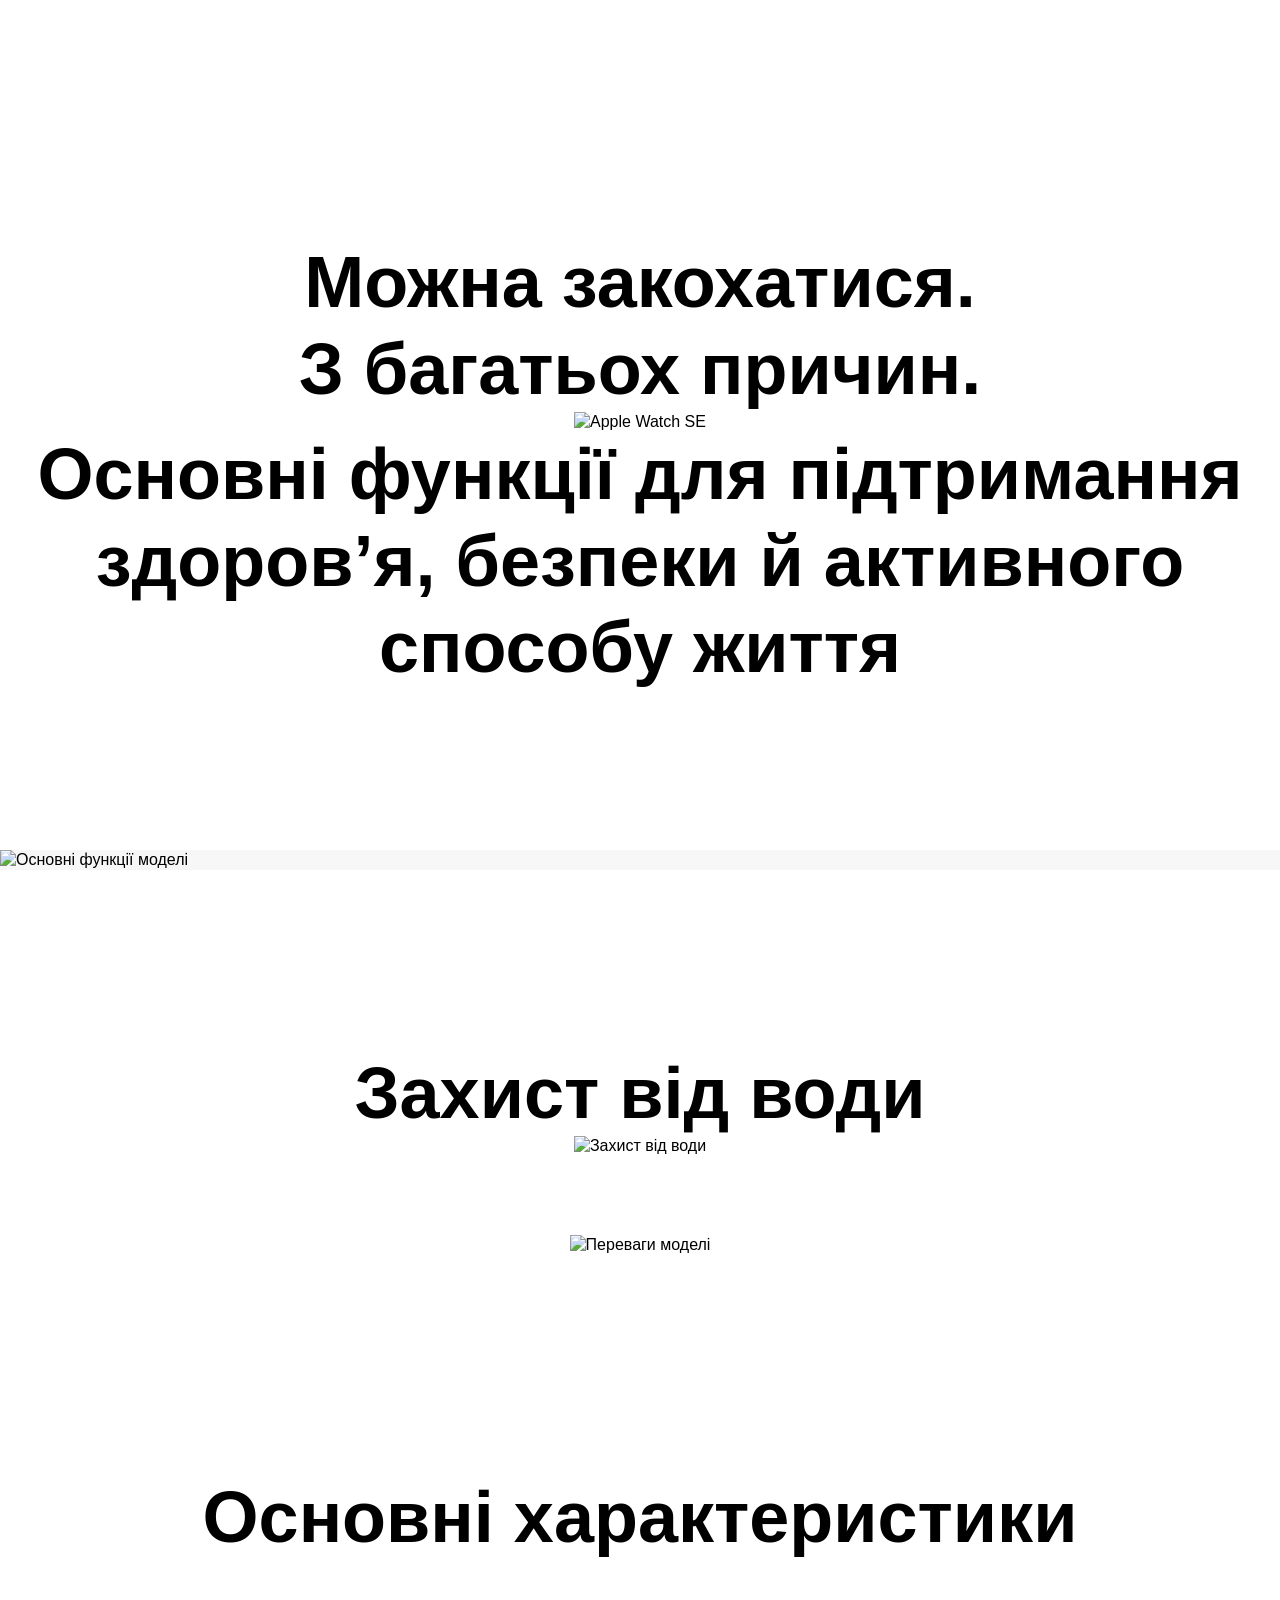
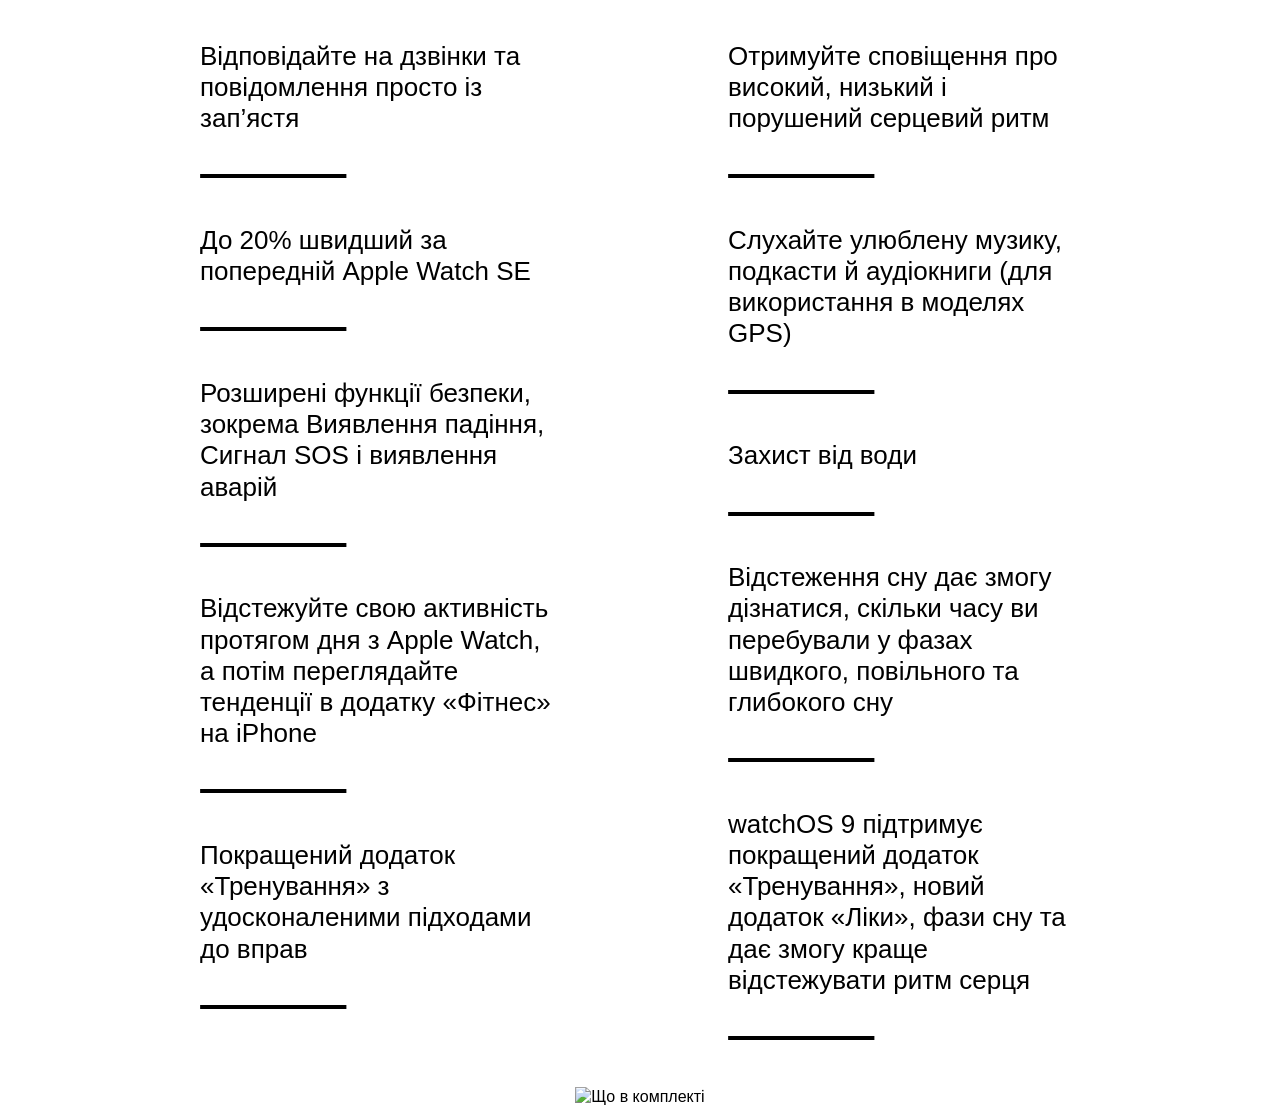
==== test-lp/index.html @ 64f3c403 "Upload LP Upload files Landing Page Apple Watch SE UA" ====
<!DOCTYPE html>
<html lang="en">
<head>
    <meta charset="UTF-8">
    <meta http-equiv="X-UA-Compatible" content="IE=edge">
    <meta name="viewport" content="width=device-width, initial-scale=1.0">
    <title>Landing Apple Watch SE UA</title>
    <link rel="stylesheet" href="css/style.css">
</head>
<body>
    <header>
        <section class="apple-watch-se">
            <div class="logo"><img src="/img/1/Apple_Watch_SE_Cellular_Logo_Black_CMYK__USEN.png" alt=""></div>
                <h2>Можна закохатися.<br>З багатьох причин.</h2>
            <img class="header-img" src="/img/1/RUKZ_WatchSE_GPS_Q422_40mm_Silver_Aluminum_White_Sport_Band_PDP_Image_Position-1.png" alt="Apple Watch SE">
        </section>
    </header>


    <main>  
        <section class="main-functions">
            <h2>Основні функції для підтримання здоров’я, безпеки й активного способу життя</h2>
            <div class="functions-img"><img src="/img/2/img-2.png" alt="Основні функції моделі"></div>
        </section>
        
        <section class="water-protection">
            <h2>Захист від води</h2>
            <img src="/img/3/RUKZ_WatchSE_GPS_Q422_40mm_Silver_Aluminum_White_Sport_Band_PDP_Image_Position-4.png" alt="Захист від води">
        </section>
        
        <section class="main-advantages"><img src="/img/4/UAUA_WatchSE_GPS_Q422_40mm_Silver_Aluminum_White_Sport_Band_PDP_Image_Position-7.png" alt="Переваги моделі"></section>
        
        <section class="main-characteristics">
            <h2>Основні характеристики</h2>
            <div class="main-characteristics__container">
                <div class="main-characteristics__column">
                    <div class="main-characteristics__item">
                        <p>Відповідайте на дзвінки та повідомлення просто із зап’ястя</p>
                        <svg 
                            xmlns="http://www.w3.org/2000/svg"
                            xmlns:xlink="http://www.w3.org/1999/xlink"
                            width="148.5px" height="6.5px">
                            <path fill-rule="evenodd"  stroke="rgb(0, 0, 0)" stroke-width="3px" stroke-linecap="butt" stroke-linejoin="miter" fill="rgb(19, 19, 19)"
                            d="M1.627,2.518 L1.627,1.615 L144.893,1.615 L144.893,2.518 L1.627,2.518 Z"/>
                        </svg>
                    </div>
                    <div class="main-characteristics__item">
                        <p>До 20% швидший за попередній Apple Watch SE</p>
                        <svg 
                            xmlns="http://www.w3.org/2000/svg"
                            xmlns:xlink="http://www.w3.org/1999/xlink"
                            width="148.5px" height="6.5px">
                            <path fill-rule="evenodd"  stroke="rgb(0, 0, 0)" stroke-width="3px" stroke-linecap="butt" stroke-linejoin="miter" fill="rgb(19, 19, 19)"
                            d="M1.627,2.518 L1.627,1.615 L144.893,1.615 L144.893,2.518 L1.627,2.518 Z"/>
                        </svg>
                    </div>
                    <div class="main-characteristics__item">
                        <p>Розширені функції безпеки, зокрема Виявлення падіння, Сигнал SOS і виявлення аварій</p>
                        <svg 
                            xmlns="http://www.w3.org/2000/svg"
                            xmlns:xlink="http://www.w3.org/1999/xlink"
                            width="148.5px" height="6.5px">
                            <path fill-rule="evenodd"  stroke="rgb(0, 0, 0)" stroke-width="3px" stroke-linecap="butt" stroke-linejoin="miter" fill="rgb(19, 19, 19)"
                            d="M1.627,2.518 L1.627,1.615 L144.893,1.615 L144.893,2.518 L1.627,2.518 Z"/>
                        </svg>
                    </div>
                    <div class="main-characteristics__item">
                        <p>Відстежуйте свою активність протягом дня з Apple Watch, а потім переглядайте тенденції в додатку «Фітнес» на iPhone</p>
                        <svg 
                            xmlns="http://www.w3.org/2000/svg"
                            xmlns:xlink="http://www.w3.org/1999/xlink"
                            width="148.5px" height="6.5px">
                            <path fill-rule="evenodd"  stroke="rgb(0, 0, 0)" stroke-width="3px" stroke-linecap="butt" stroke-linejoin="miter" fill="rgb(19, 19, 19)"
                            d="M1.627,2.518 L1.627,1.615 L144.893,1.615 L144.893,2.518 L1.627,2.518 Z"/>
                        </svg>
                    </div>
                    <div class="main-characteristics__item">
                        <p>Покращений додаток «Тренування» з удосконаленими підходами до вправ</p>
                        <svg 
                            xmlns="http://www.w3.org/2000/svg"
                            xmlns:xlink="http://www.w3.org/1999/xlink"
                            width="148.5px" height="6.5px">
                            <path fill-rule="evenodd"  stroke="rgb(0, 0, 0)" stroke-width="3px" stroke-linecap="butt" stroke-linejoin="miter" fill="rgb(19, 19, 19)"
                            d="M1.627,2.518 L1.627,1.615 L144.893,1.615 L144.893,2.518 L1.627,2.518 Z"/>
                        </svg>
                    </div>
                </div>
                <div class="main-characteristics__column">
                    <div class="main-characteristics__item">
                        <p>Отримуйте сповіщення про високий, низький і порушений серцевий ритм</p>
                        <svg 
                            xmlns="http://www.w3.org/2000/svg"
                            xmlns:xlink="http://www.w3.org/1999/xlink"
                            width="148.5px" height="6.5px">
                            <path fill-rule="evenodd"  stroke="rgb(0, 0, 0)" stroke-width="3px" stroke-linecap="butt" stroke-linejoin="miter" fill="rgb(19, 19, 19)"
                            d="M1.627,2.518 L1.627,1.615 L144.893,1.615 L144.893,2.518 L1.627,2.518 Z"/>
                        </svg>
                    </div>
                    <div class="main-characteristics__item">
                        <p>Слухайте улюблену музику, подкасти й аудіокниги (для використання в моделях GPS)</p>
                        <svg 
                            xmlns="http://www.w3.org/2000/svg"
                            xmlns:xlink="http://www.w3.org/1999/xlink"
                            width="148.5px" height="6.5px">
                            <path fill-rule="evenodd"  stroke="rgb(0, 0, 0)" stroke-width="3px" stroke-linecap="butt" stroke-linejoin="miter" fill="rgb(19, 19, 19)"
                            d="M1.627,2.518 L1.627,1.615 L144.893,1.615 L144.893,2.518 L1.627,2.518 Z"/>
                        </svg>
                    </div>
                    <div class="main-characteristics__item">
                        <p>Захист від води</p>
                        <svg 
                            xmlns="http://www.w3.org/2000/svg"
                            xmlns:xlink="http://www.w3.org/1999/xlink"
                            width="148.5px" height="6.5px">
                            <path fill-rule="evenodd"  stroke="rgb(0, 0, 0)" stroke-width="3px" stroke-linecap="butt" stroke-linejoin="miter" fill="rgb(19, 19, 19)"
                            d="M1.627,2.518 L1.627,1.615 L144.893,1.615 L144.893,2.518 L1.627,2.518 Z"/>
                        </svg>
                    </div>
                    <div class="main-characteristics__item">
                        <p>Відстеження сну дає  змогу дізнатися, скільки часу ви перебували у фазах швидкого, повільного та глибокого сну</p>
                        <svg 
                            xmlns="http://www.w3.org/2000/svg"
                            xmlns:xlink="http://www.w3.org/1999/xlink"
                            width="148.5px" height="6.5px">
                            <path fill-rule="evenodd"  stroke="rgb(0, 0, 0)" stroke-width="3px" stroke-linecap="butt" stroke-linejoin="miter" fill="rgb(19, 19, 19)"
                            d="M1.627,2.518 L1.627,1.615 L144.893,1.615 L144.893,2.518 L1.627,2.518 Z"/>
                        </svg>
                    </div>
                    <div class="main-characteristics__item">
                        <p>watchOS 9 підтримує покращений додаток «Тренування», новий додаток «Ліки», фази сну та дає змогу краще відстежувати ритм серця</p>
                        <svg 
                            xmlns="http://www.w3.org/2000/svg"
                            xmlns:xlink="http://www.w3.org/1999/xlink"
                            width="148.5px" height="6.5px">
                            <path fill-rule="evenodd"  stroke="rgb(0, 0, 0)" stroke-width="3px" stroke-linecap="butt" stroke-linejoin="miter" fill="rgb(19, 19, 19)"
                            d="M1.627,2.518 L1.627,1.615 L144.893,1.615 L144.893,2.518 L1.627,2.518 Z"/>
                        </svg>
                    </div>
                </div>
                
                
            </div>
        </section>

        <section class="complete-set"><img src="/img/UAUA_WatchSE_GPS_Q422_40mm_Silver_Aluminum_White_Sport_Band_PDP_Image_Position-8.png" alt="Що в комплекті"></section>    
    </main>
</body>
</html>
---- test-lp/css/style.css ----
@import url('https://fonts.cdnfonts.com/css/sf-pro-display');

* {
    margin: 0;
    padding: 0;
    border: 0;
    
}
*, *:before, *:after {
    box-sizing: border-box;
}
html, body {
    width: 100%;
    height: 100%;
    font-size: 100%;
    font-family: 'SF Pro Display', sans-serif;
    color: #000;
    line-height: 1.2;
}

section {
    text-align: center;
}
main section img, .apple-watch-se .header-img {
    width: 100%;
}

h2 {
    font-size: 72px;
    font-weight: 600;
}

.logo {
    text-align: center;
    margin: 130px 0 90px 0;
}

.main-functions {
    text-align: left;
}
.main-functions .functions-img {
    background-color:#f7f7f7;
}
.main-functions img {
    width: 95%;
}
.main-functions h2 {
    margin-bottom: 160px;
    text-align: center;
}

.water-protection h2 {
    margin-top: 180px;
}

.main-advantages {
    padding: 80px 0;
}

.main-characteristics h2 {
    margin: 140px 0 80px 0;
}
.main-characteristics__container {
    display: flex;
    padding: 0 200px;
    align-items: flex-start;
    justify-content: space-between;
}
.main-characteristics__column {
    text-align: left;
    width: 40%;
}
.main-characteristics__item svg {
    margin: 40px 0;
}
.main-characteristics__item p {
    font-size: 26px;
    font-weight: 400;  
}


@media screen and (max-width: 1023px) {
    h2 {
        font-size: 48px;
    }
    .logo, .main-characteristics h2 {
        margin: 70px 0 45px 0;
    }
    .water-protection h2 {
        margin-top: 90px;
    }
    .main-functions h2 {
        margin-bottom: 90px;
    }
    .main-advantages {
        padding: 40px 0;
    }
    .main-characteristics__container {
        padding: 0 100px;
    }
    .main-characteristics__item svg {
        margin: 20px 0;
    }
    .main-characteristics__item p {
        font-size: 20px;
    }
}

@media screen and (max-width: 767px) {
    h2 {
        font-size: 36px;
    }
    .logo, .main-characteristics h2 {
        margin: 35px 0 25px 0;
    }
    .water-protection h2 {
        margin-top: 45px;
    }
    .main-functions h2 {
        margin-bottom: 45px;
    }
    .main-advantages {
        padding: 20px 0;
    }
    .main-characteristics__container {
        padding: 0 50px;
        flex-wrap: wrap;
    }
    .main-characteristics__column {
        width: 100%;
    }
    .main-characteristics__item{
        text-align: center;
    }
    .main-characteristics__item p {
        font-size: 16px;
    }
    .main-characteristics__item svg {
        margin: 40px auto;
    }
}

@media screen and (max-width: 622px) {
    h2 {
        font-size: 24px;
    }
    .logo, .main-characteristics h2 {
        margin: 20px 0;
    }
    .water-protection h2 {
        margin-top: 20px;
    }
    .main-functions h2 {
        margin-bottom: 25px;
    }
    .main-advantages {
        padding: 10px 0;
    }
    .main-characteristics__container {
        padding: 0 20px;
    }
}
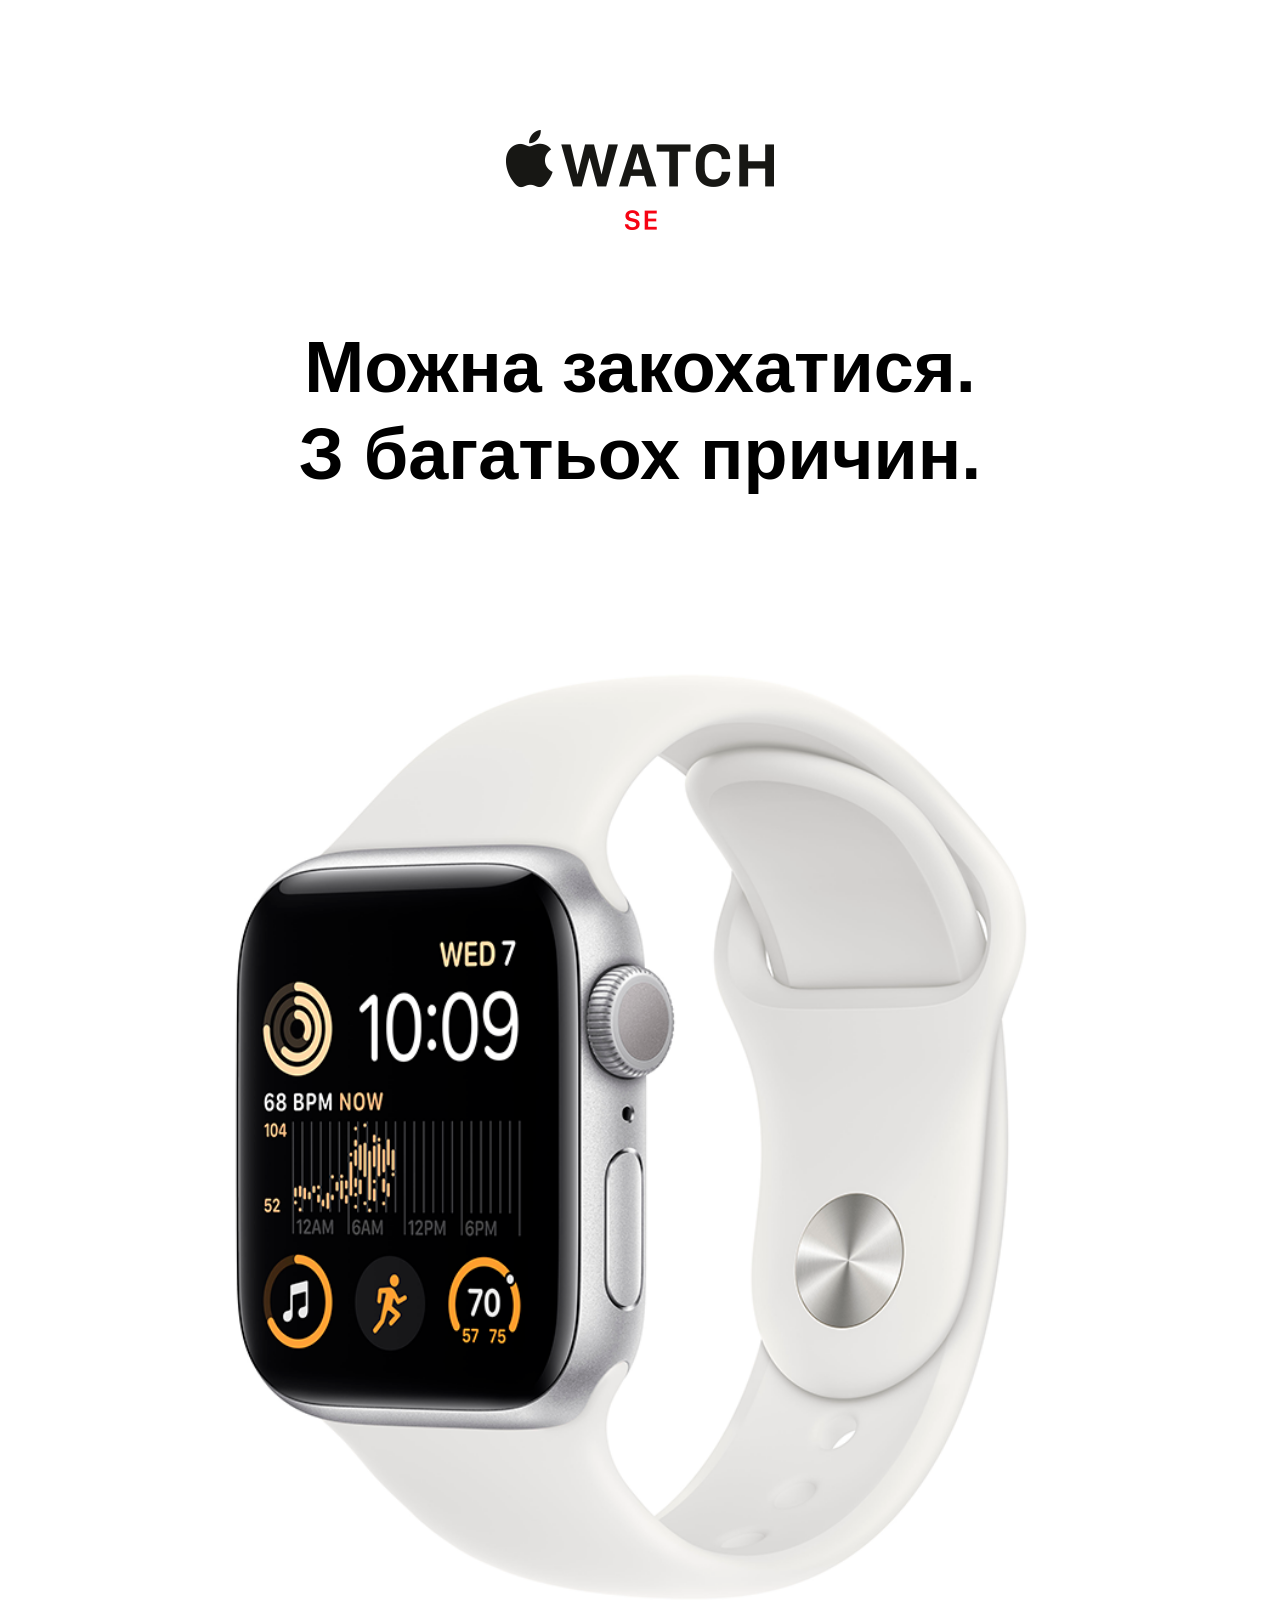
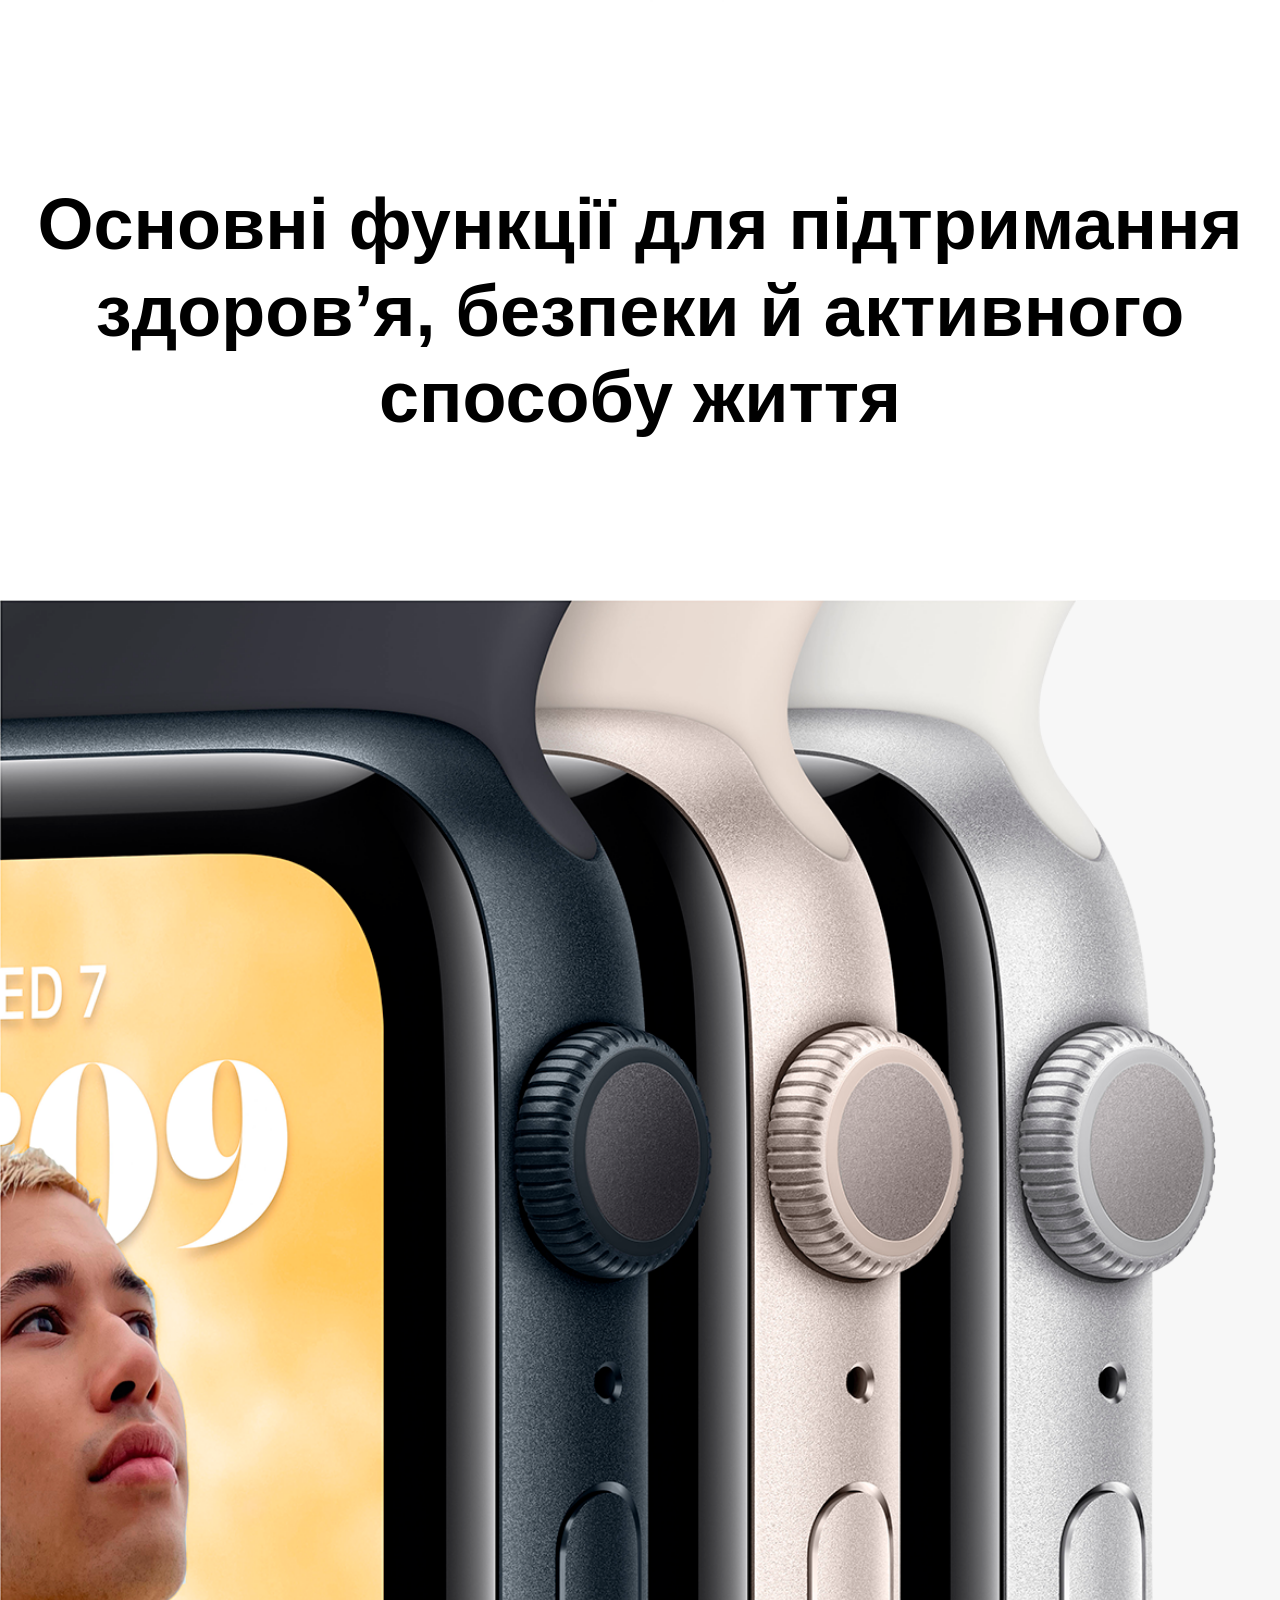
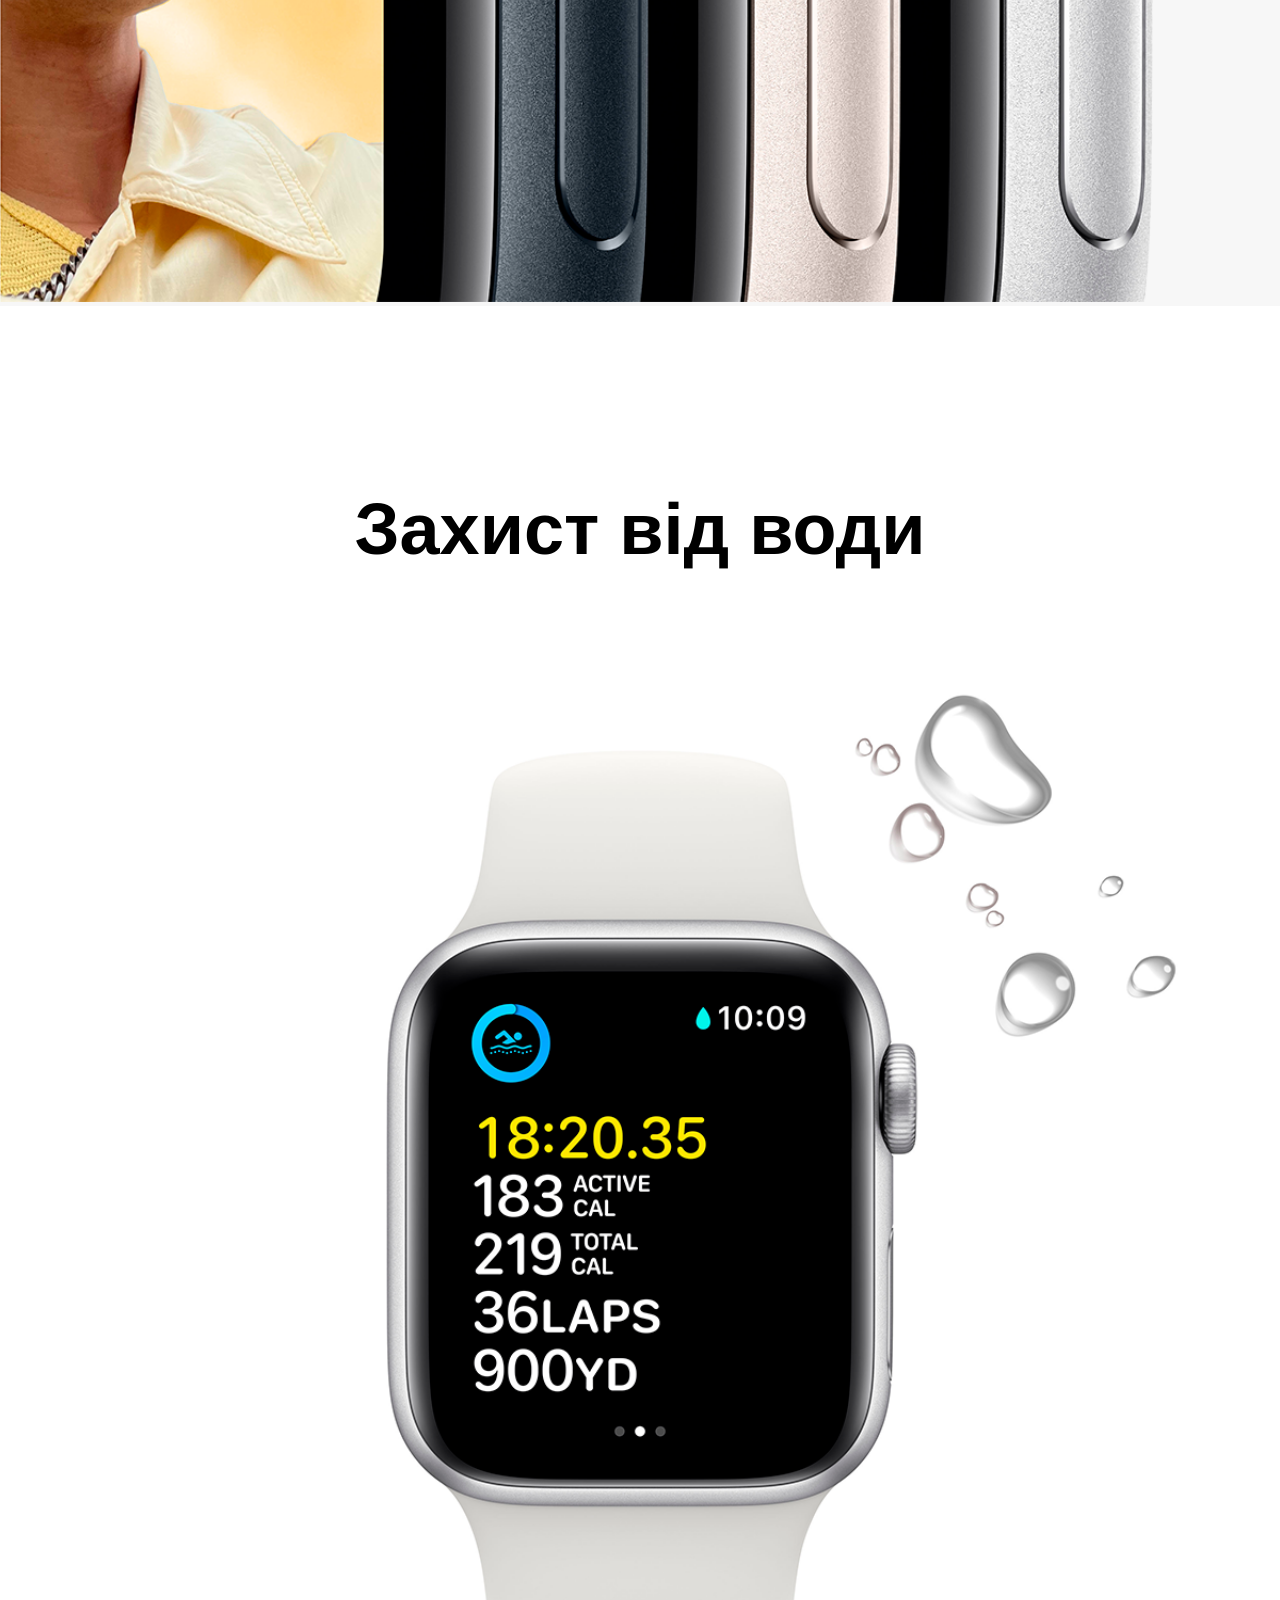
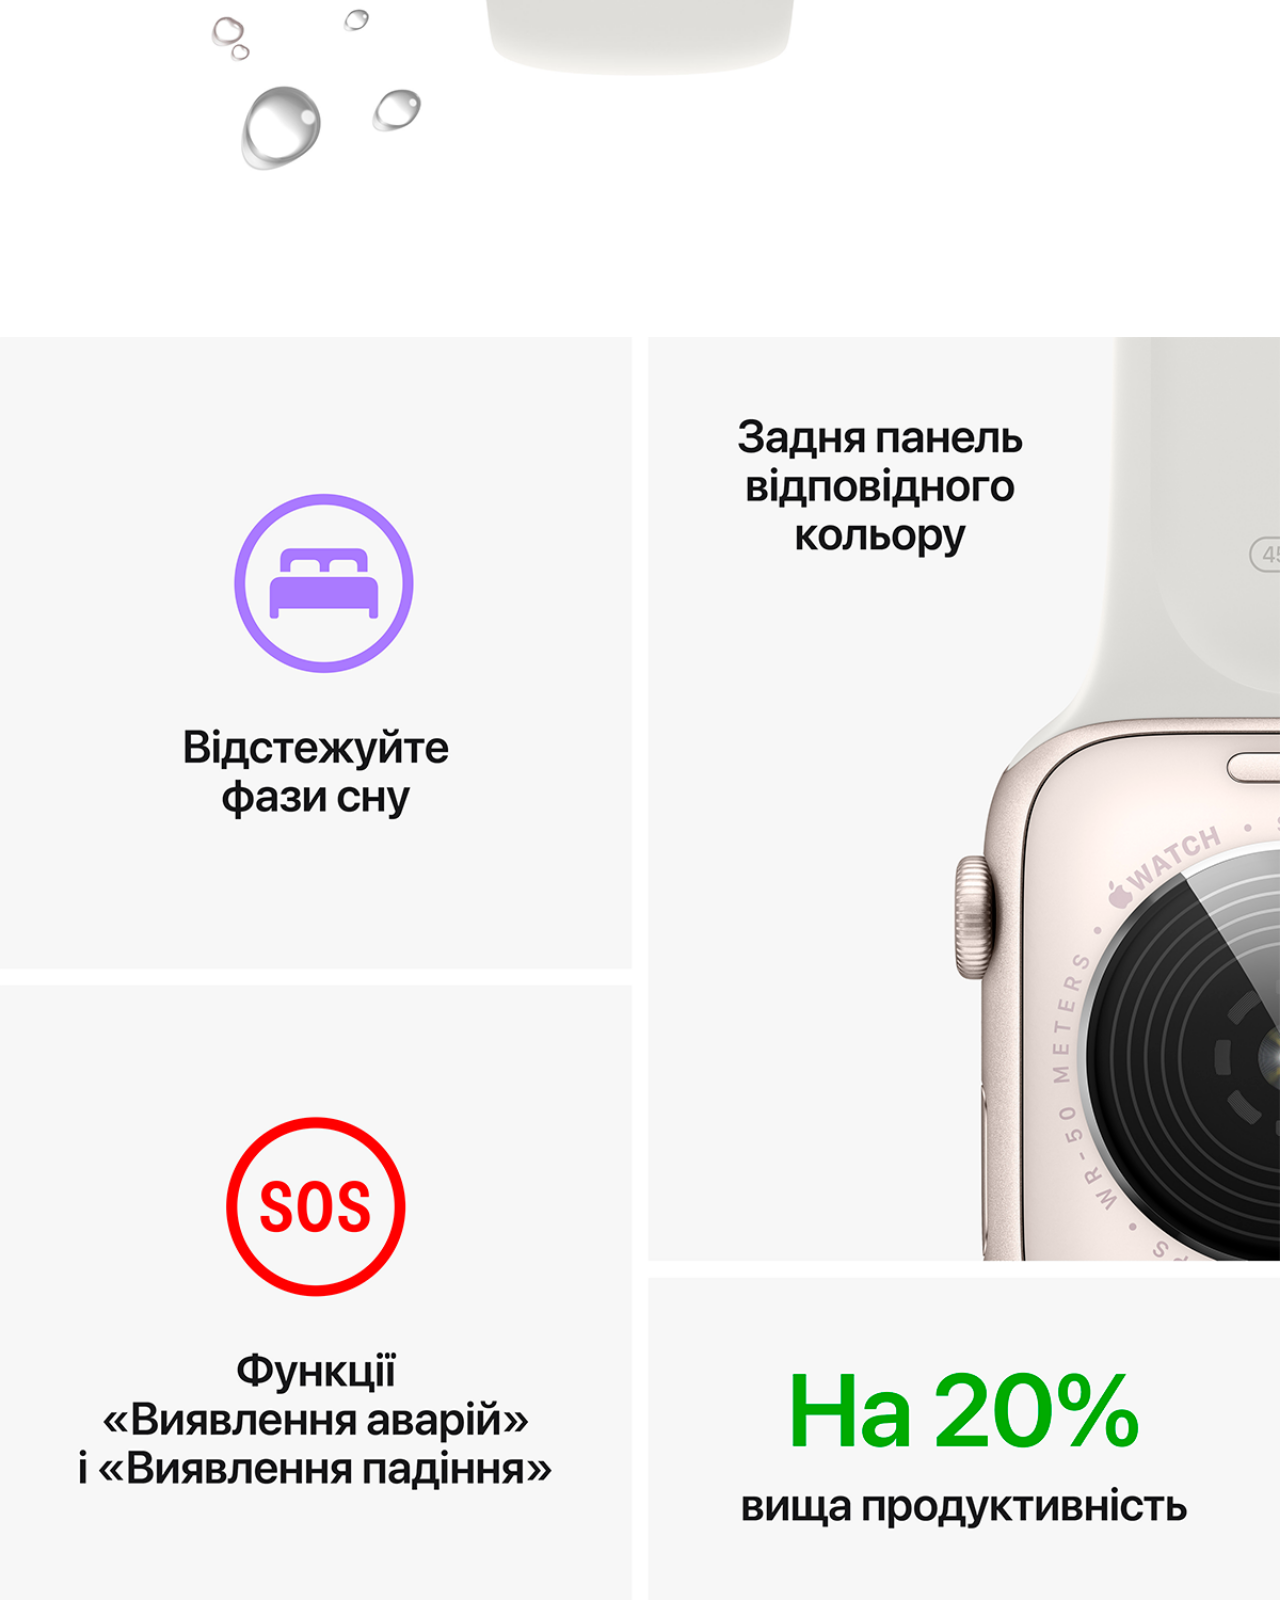
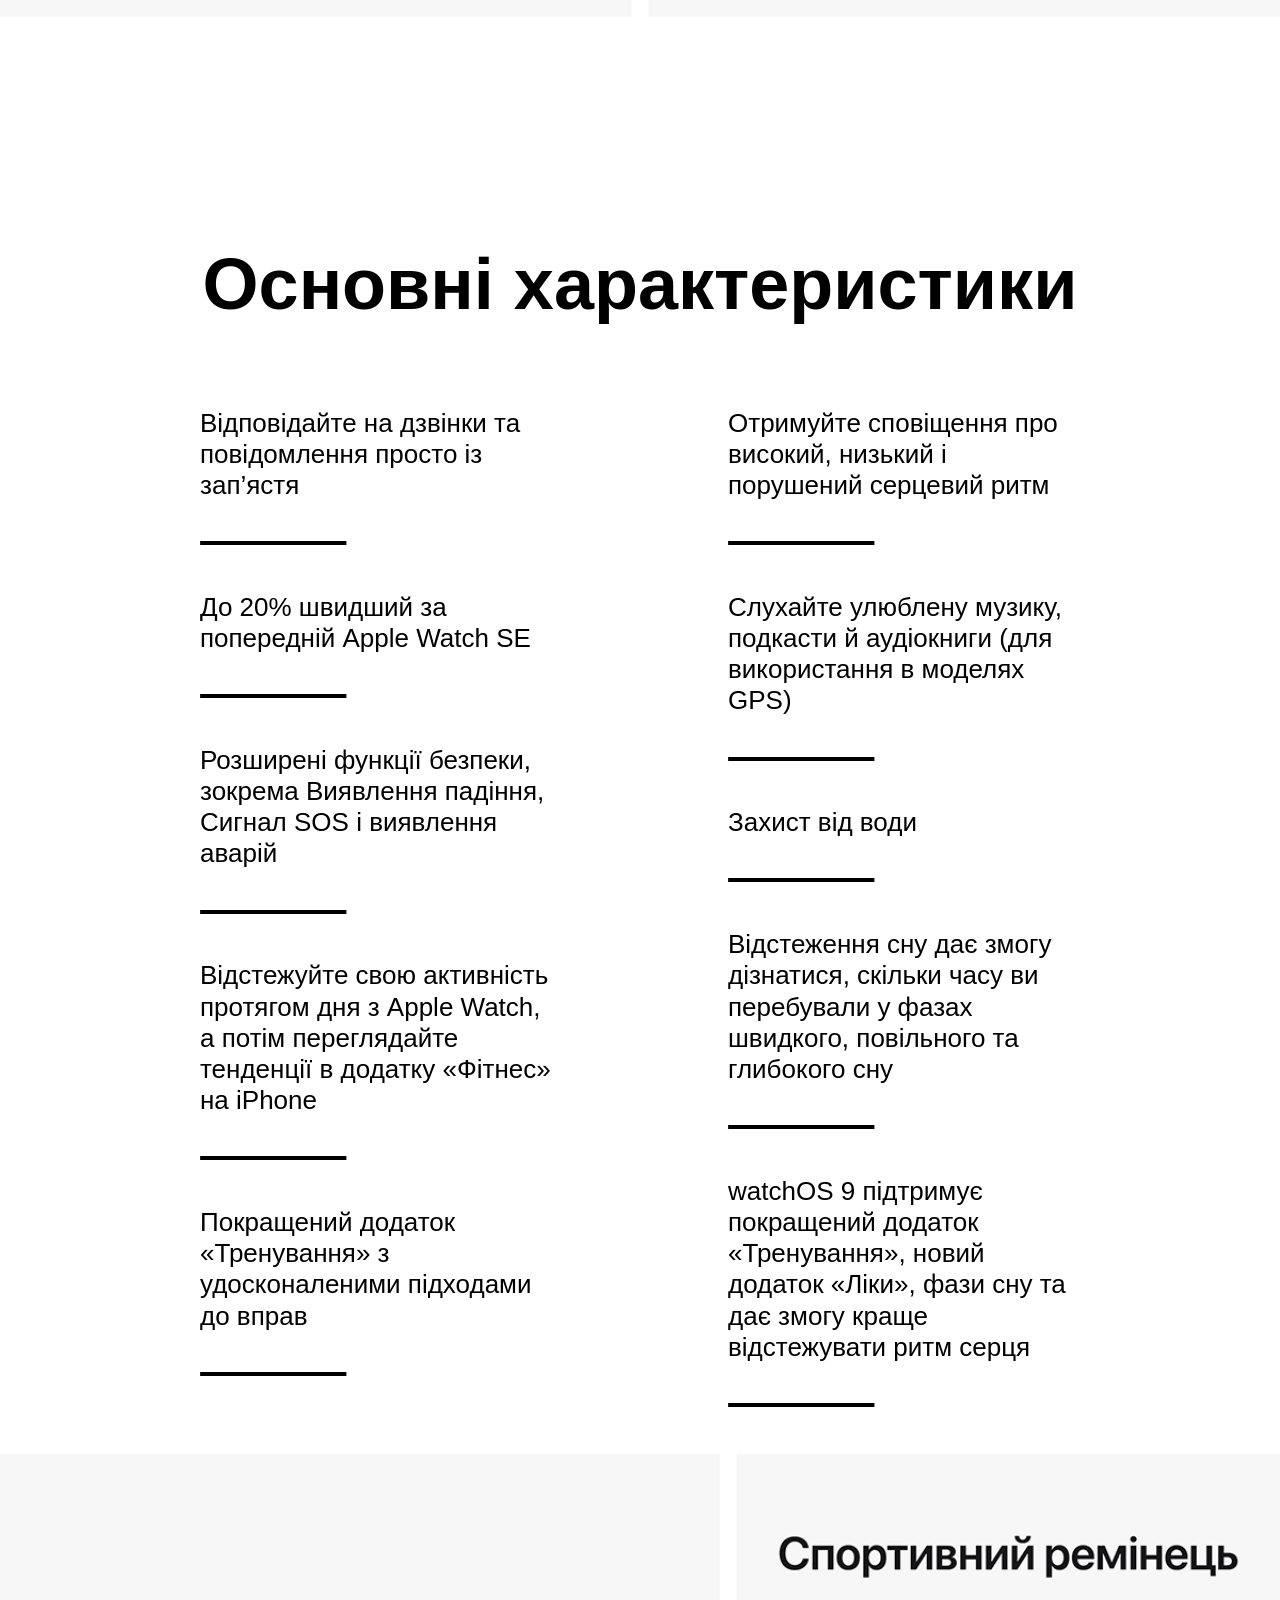
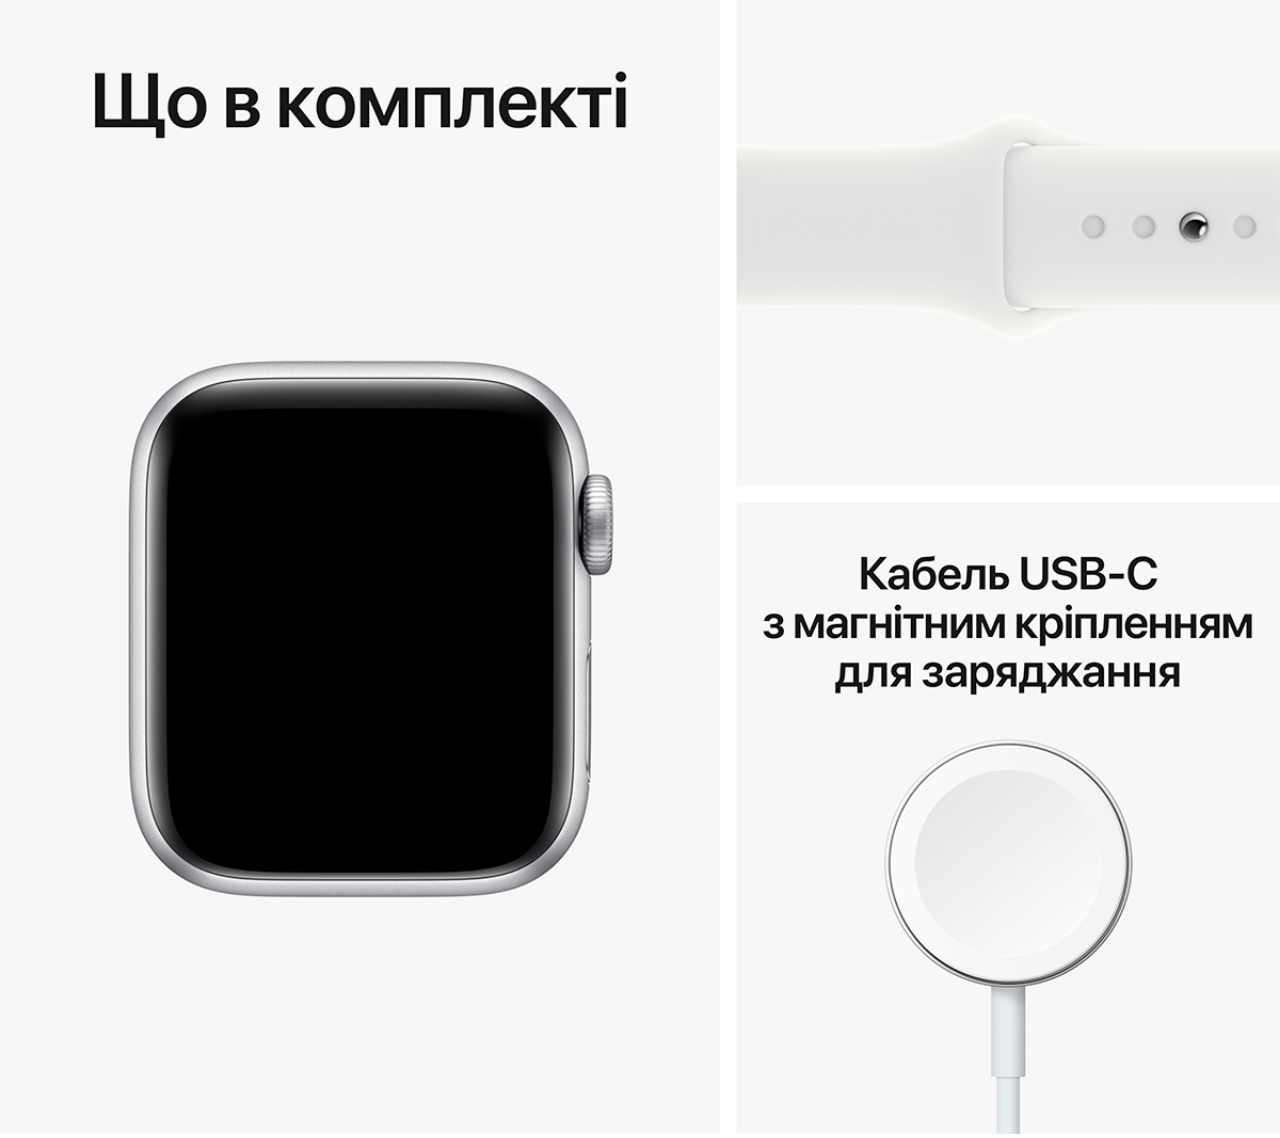
==== commit 7c40d4e4: "Delete / Delete / on img" ====
--- a/test-lp/index.html
+++ b/test-lp/index.html
@@ -10,9 +10,9 @@
 <body>
     <header>
         <section class="apple-watch-se">
-            <div class="logo"><img src="/img/1/Apple_Watch_SE_Cellular_Logo_Black_CMYK__USEN.png" alt=""></div>
+            <div class="logo"><img src="img/1/Apple_Watch_SE_Cellular_Logo_Black_CMYK__USEN.png" alt=""></div>
                 <h2>Можна закохатися.<br>З багатьох причин.</h2>
-            <img class="header-img" src="/img/1/RUKZ_WatchSE_GPS_Q422_40mm_Silver_Aluminum_White_Sport_Band_PDP_Image_Position-1.png" alt="Apple Watch SE">
+            <img class="header-img" src="img/1/RUKZ_WatchSE_GPS_Q422_40mm_Silver_Aluminum_White_Sport_Band_PDP_Image_Position-1.png" alt="Apple Watch SE">
         </section>
     </header>
 
@@ -20,15 +20,15 @@
     <main>  
         <section class="main-functions">
             <h2>Основні функції для підтримання здоров’я, безпеки й активного способу життя</h2>
-            <div class="functions-img"><img src="/img/2/img-2.png" alt="Основні функції моделі"></div>
+            <div class="functions-img"><img src="img/2/img-2.png" alt="Основні функції моделі"></div>
         </section>
         
         <section class="water-protection">
             <h2>Захист від води</h2>
-            <img src="/img/3/RUKZ_WatchSE_GPS_Q422_40mm_Silver_Aluminum_White_Sport_Band_PDP_Image_Position-4.png" alt="Захист від води">
+            <img src="img/3/RUKZ_WatchSE_GPS_Q422_40mm_Silver_Aluminum_White_Sport_Band_PDP_Image_Position-4.png" alt="Захист від води">
         </section>
         
-        <section class="main-advantages"><img src="/img/4/UAUA_WatchSE_GPS_Q422_40mm_Silver_Aluminum_White_Sport_Band_PDP_Image_Position-7.png" alt="Переваги моделі"></section>
+        <section class="main-advantages"><img src="img/4/UAUA_WatchSE_GPS_Q422_40mm_Silver_Aluminum_White_Sport_Band_PDP_Image_Position-7.png" alt="Переваги моделі"></section>
         
         <section class="main-characteristics">
             <h2>Основні характеристики</h2>
@@ -142,7 +142,7 @@
             </div>
         </section>
 
-        <section class="complete-set"><img src="/img/UAUA_WatchSE_GPS_Q422_40mm_Silver_Aluminum_White_Sport_Band_PDP_Image_Position-8.png" alt="Що в комплекті"></section>    
+        <section class="complete-set"><img src="img/UAUA_WatchSE_GPS_Q422_40mm_Silver_Aluminum_White_Sport_Band_PDP_Image_Position-8.png" alt="Що в комплекті"></section>    
     </main>
 </body>
 </html>
